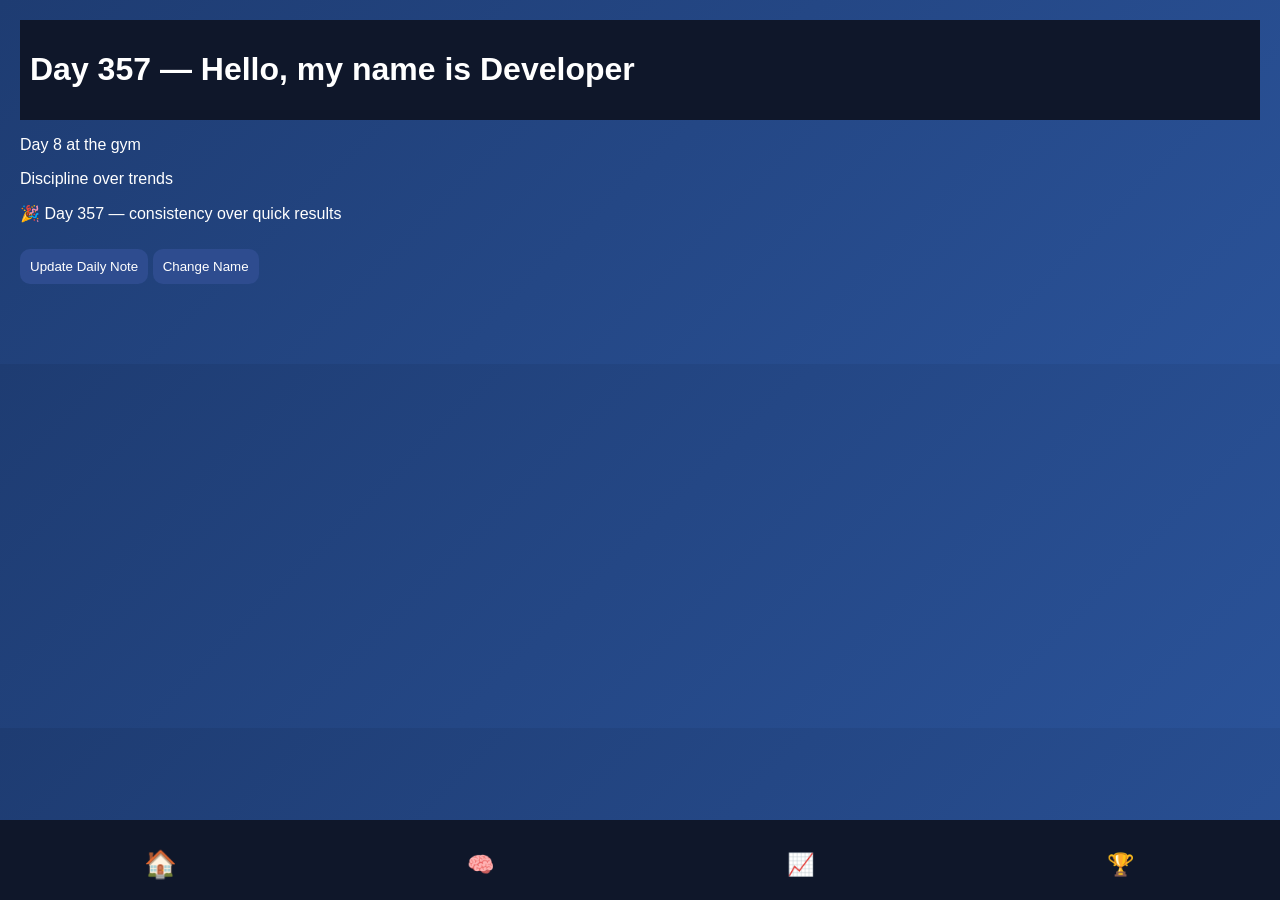
==== index.html @ 2e386f7a "Add files via upload" ====
<!DOCTYPE html>
<html>
<head>
<meta charset="UTF-8">
<link rel="manifest" href="manifest.json">
<meta name="theme-color" content="#2a5298">
  <title>Edeh Dev Tracker</title>
  <meta name="viewport" content="width=device-width, initial-scale=1.0">

  <style>
    body {
      margin: 0;
      font-family: 'Segoe UI', sans-serif;
      background: linear-gradient(135deg, #1e3c72, #2a5298);
      color: white;
    }

    .container {
      padding: 20px;
      padding-bottom: 80px;
    }

    header {
      background: #0f172a;
      padding: 10px;
    }

    button {
      margin-top: 10px;
      padding: 10px;
      border: none;
      border-radius: 10px;
      background: #2e4c8f;
      color: white;
    }

    /* SECTIONS FIXED */
    #home-section,
    #lessons-section,
    #progress-section,
    #achievements-section {
      display: none;
    }

    .active {
      display: block !important;
    }

    /* NAV */
    .bottom-nav {
      position: fixed;
      bottom: 0;
      width: 100%;
      background: #0f172a;
      display: flex;
      justify-content: space-around;
      padding: 12px 0;
    }

    .bottom-nav button {
      background: none;
      border: none;
      font-size: 22px;
      color: white;
    }

    .progress-container {
      background: rgba(255,255,255,0.2);
      height: 10px;
      border-radius: 10px;
    }

    .progress-bar {
      height: 10px;
      width: 0%;
      background: cyan;
      border-radius: 10px;
    }
    
    .bottom-nav button.active-nav {
  color: #4facfe;
  transform: scale(1.2);
}


  </style>
</head>

<body>

<div class="container">

  <!-- HOME -->
  <div id="home-section" class="active">
    <header>
      <h1 id="dayTitle"></h1>
      <p id="greeting"></p>
    </header>

    <p id="time"></p>
    <p id="gymNote"></p>
    <p id="discipline"></p>
    <p id="consistency"></p>

    <button onclick="updateNote()">Update Daily Note</button>
    
   <button onclick="editName()">Change Name</button>
  </div>

  <!-- LESSONS -->
  <div id="lessons-section">
    <h3>🧠 Lessons</h3>
    <ul id="movie-lesson"></ul>
    <button onclick="updateLesson()">Add Lesson</button>
    <button onclick="clearLessons()">Clear Lessons</button>
  </div>

  <!-- PROGRESS -->
  <div id="progress-section">
    <p id="dev-level"></p>

    <div class="progress-container">
      <div class="progress-bar" id="progress-bar"></div>
      <div class="progress-bar" id="progress-bar">
  <span id="progress-text"></span>
</div>
    </div>

    <p id="streak"></p>

    <button onclick="increaseGymDay()">+ Gym Day</button>
    <button onclick="resetGymDay()">Reset Gym</button>
  </div>

  <!-- ACHIEVEMENTS -->
  <div id="achievements-section">
    <h2>🏆 Achievements</h2>
    <ul id="achievements-list"></ul>
  </div>

</div>


<!-- NAV (ONLY ONE) -->
<div class="bottom-nav">
  <button onclick="showSection('home-section')">🏠</button>
  <button onclick="showSection('lessons-section')">🧠</button>
  <button onclick="showSection('progress-section')">📈</button>
  <button onclick="showSection('achievements-section')">🏆</button>
</div>

<script>
let name = localStorage.getItem("name") || "Developer";

let gymDay = parseInt(localStorage.getItem("gymDay")) || 8;
let streak = parseInt(localStorage.getItem("streak")) || 0;

// NAVIGATION (GLOBAL FIX)
window.showSection = function(sectionId) {
  const sections = [
    "home-section",
    "lessons-section",
    "progress-section",
    "achievements-section"
  ];

  sections.forEach(id => {
    document.getElementById(id).classList.remove("active");
  });

  document.getElementById(sectionId).classList.add("active");

  // 🔥 NAV HIGHLIGHT
  const buttons = document.querySelectorAll(".bottom-nav button");
  buttons.forEach(btn => btn.classList.remove("active-nav"));

  const map = {
    "home-section": 0,
    "lessons-section": 1,
    "progress-section": 2,
    "achievements-section": 3
  };

  buttons[map[sectionId]].classList.add("active-nav");
};

// DAY COUNT
function getDayCount() {
  let startDate = new Date("2025-12-14");
  let today = new Date();
  let diff = today - startDate;
  return Math.floor(diff / (1000 * 60 * 60 * 24)) + 1;
}

// MAIN UPDATE
function updateMain() {
  let day = getDayCount();

  document.getElementById("dayTitle").innerText =
    "Day " + day + " — Hello, my name is " + name;

  document.getElementById("gymNote").innerText =
    "Day " + gymDay + " at the gym";

  document.getElementById("discipline").innerText =
    localStorage.getItem("disciplineText") || "Discipline over trends";

  document.getElementById("consistency").innerText =
    "🎉 Day " + day + " — consistency over quick results";

  document.getElementById("streak").innerText =
    "🔥 Streak: " + streak;

  document.getElementById("progress-bar").style.width =
    (day % 100) + "%";
    
    let progressText = document.getElementById("progress-text");
if (progressText) {
  progressText.innerText = (day % 100) + "%";
}

  updateAchievements(day);
}

// LESSONS
function updateLesson() {
  let lesson = prompt("Enter lesson:");
  if (!lesson) return;

  let lessons = JSON.parse(localStorage.getItem("movieLessons")) || [];
  lessons.push(lesson);

  localStorage.setItem("movieLessons", JSON.stringify(lessons));
  showLessons();
}

function showLessons() {
  let lessons = JSON.parse(localStorage.getItem("movieLessons")) || [];
  let box = document.getElementById("movie-lesson");

  box.innerHTML = "";

  lessons.forEach((lesson, i) => {
    let li = document.createElement("li");
    li.textContent = lesson;

    li.onclick = () => {
      lessons.splice(i, 1);
      localStorage.setItem("movieLessons", JSON.stringify(lessons));
      showLessons();
    };

    box.appendChild(li);
  });
}

function clearLessons() {
  localStorage.removeItem("movieLessons");
  showLessons();
}

// NOTE
function updateNote() {
  let text = prompt("Enter new discipline:");
  if (text) {
    localStorage.setItem("disciplineText", text);
    document.getElementById("discipline").innerText = text;
  }
}

// GYM
function increaseGymDay() {
  gymDay++;
  streak++;

  localStorage.setItem("gymDay", gymDay);
  localStorage.setItem("streak", streak);

  updateMain();
}

function resetGymDay() {
  gymDay = 8;
  streak = 0;

  localStorage.setItem("gymDay", gymDay);
  localStorage.setItem("streak", streak);

  updateMain();
}

function editName() {
  let newName = prompt("Enter your name:");
  if (newName) {
    localStorage.setItem("name", newName);
    name = newName;
    updateMain();
    updateGreeting();
  }
}

// ACHIEVEMENTS
function updateAchievements(day) {
  let box = document.getElementById("achievements-list");

  let text = "";
  if (day >= 10) text += "<li>🥉 10 days</li>";
  if (day >= 30) text += "<li>🥈 30 days</li>";
  if (day >= 60) text += "<li>🥇 60 days</li>";

  if (!text) text = "<li>Keep going 💪</li>";

  box.innerHTML = text;
}

// START
window.onload = function () {
  updateMain();
  showLessons();
  showSection("home-section");
};

</script>

</body>
</html>
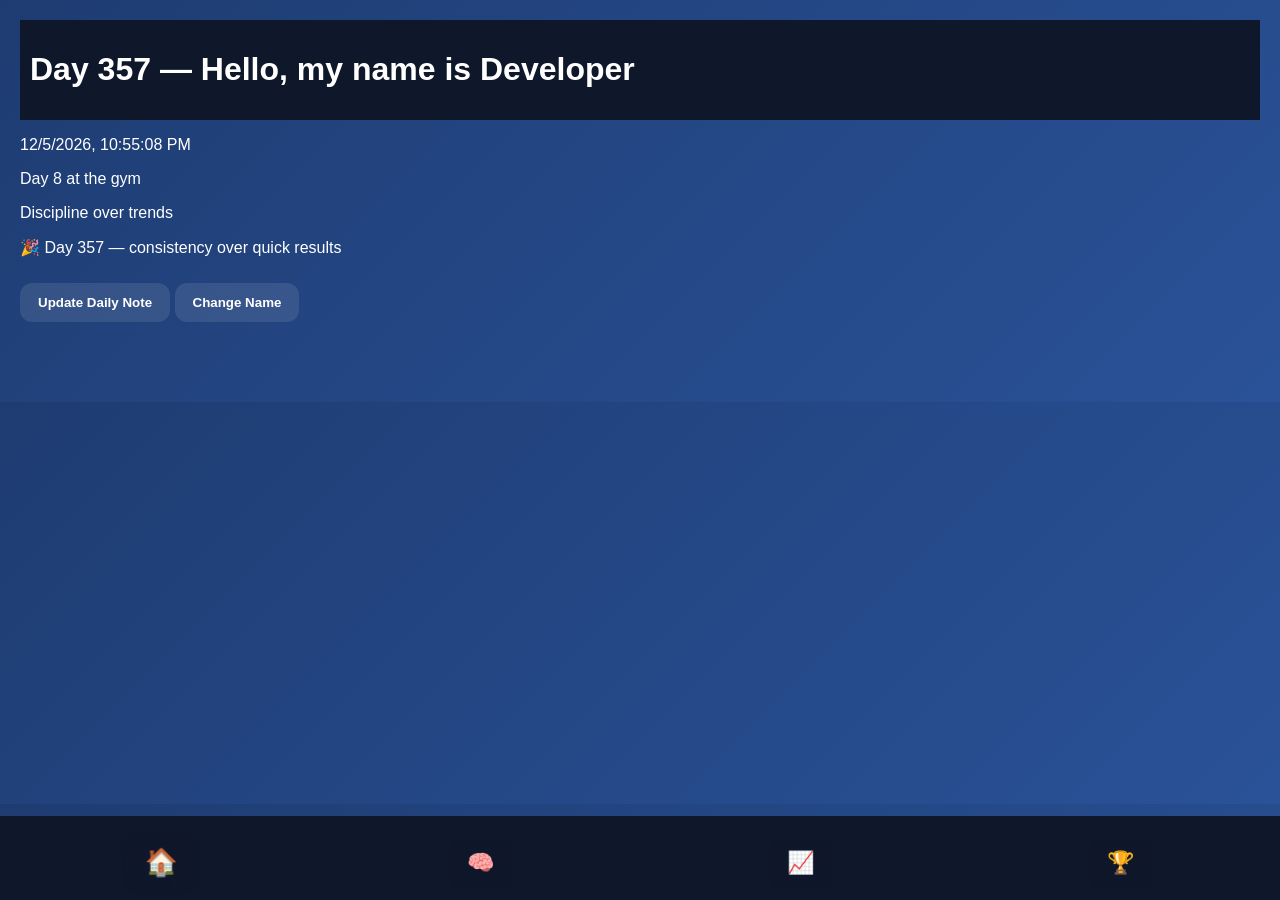
==== commit 5e7052dd: "Add files via upload" ====
--- a/index.html
+++ b/index.html
@@ -63,6 +63,22 @@
       font-size: 22px;
       color: white;
     }
+    
+    button {
+  background: rgba(255, 255, 255, 0.1);
+  border: none;
+  padding: 12px 18px;
+  border-radius: 12px;
+  color: white;
+  font-weight: 600;
+  backdrop-filter: blur(10px);
+  transition: 0.3s;
+}
+
+button:hover {
+  transform: scale(1.05);
+  background: rgba(255, 255, 255, 0.2);
+}content://com.android.externalstorage.documents/tree/primary%3Aindex.html%2Findex.html::primary:index.html/index.html/TechJourney/index.html
 
     .progress-container {
       background: rgba(255,255,255,0.2);
@@ -139,6 +155,22 @@
   </div>
 
 </div>
+
+<script>
+function updateTime() {
+  const now = new Date();
+
+  const formatted = now.toLocaleString();
+
+  document.getElementById("time").innerText = formatted;
+}
+
+// update immediately
+updateTime();
+
+// update every second
+setInterval(updateTime, 1000);
+</script>
 
 
 <!-- NAV (ONLY ONE) -->
@@ -323,5 +355,4 @@
 </script>
 
 </body>
-</html>
-
+</html>
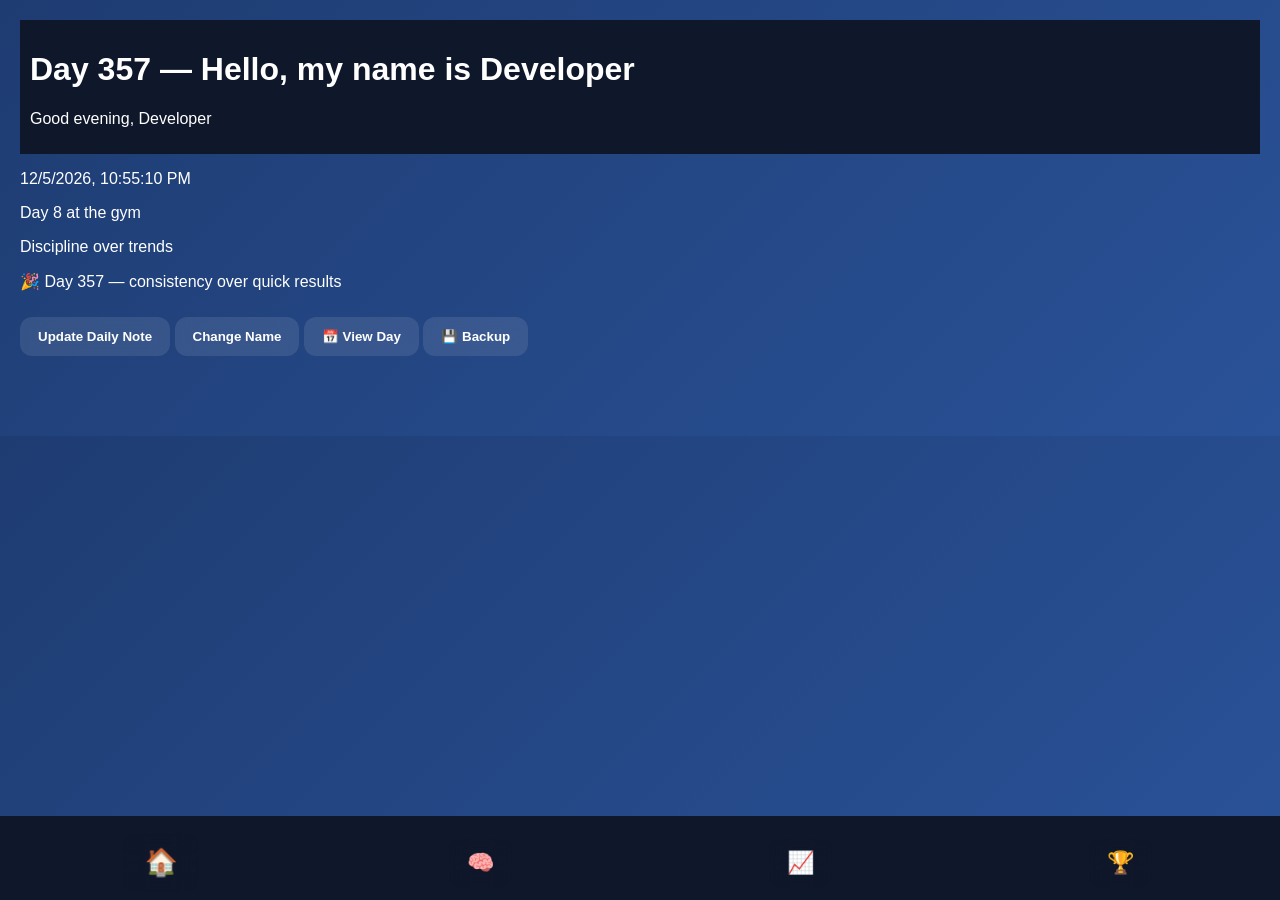
==== commit 74ac77e4: "Add files via upload Version 1 - DevTracker (Day 101 build)" ====
--- a/index.html
+++ b/index.html
@@ -118,9 +118,14 @@
     <p id="discipline"></p>
     <p id="consistency"></p>
 
-    <button onclick="updateNote()">Update Daily Note</button>
+    <button onclick="saveDailyNote()">Update Daily Note</button>
     
    <button onclick="editName()">Change Name</button>
+   
+   <button onclick="viewDay()">📅 View Day</button>
+   
+   <button onclick="exportData()">💾 Backup</button>
+   
   </div>
 
   <!-- LESSONS -->
@@ -157,37 +162,39 @@
 </div>
 
 <script>
+// ================= TIME =================
 function updateTime() {
   const now = new Date();
-
   const formatted = now.toLocaleString();
-
   document.getElementById("time").innerText = formatted;
 }
-
-// update immediately
 updateTime();
-
-// update every second
 setInterval(updateTime, 1000);
-</script>
-
-
-<!-- NAV (ONLY ONE) -->
-<div class="bottom-nav">
-  <button onclick="showSection('home-section')">🏠</button>
-  <button onclick="showSection('lessons-section')">🧠</button>
-  <button onclick="showSection('progress-section')">📈</button>
-  <button onclick="showSection('achievements-section')">🏆</button>
-</div>
-
-<script>
+
+
+// ================= STORAGE =================
 let name = localStorage.getItem("name") || "Developer";
-
 let gymDay = parseInt(localStorage.getItem("gymDay")) || 8;
 let streak = parseInt(localStorage.getItem("streak")) || 0;
 
-// NAVIGATION (GLOBAL FIX)
+
+// ================= GREETING =================
+function updateGreeting() {
+  const hour = new Date().getHours();
+  let greeting = "Hello";
+
+  if (hour < 12) greeting = "Good morning";
+  else if (hour < 18) greeting = "Good afternoon";
+  else greeting = "Good evening";
+
+  let greetEl = document.getElementById("greeting");
+  if (greetEl) {
+    greetEl.innerText = greeting + ", " + name;
+  }
+}
+
+
+// ================= NAVIGATION =================
 window.showSection = function(sectionId) {
   const sections = [
     "home-section",
@@ -202,7 +209,6 @@
 
   document.getElementById(sectionId).classList.add("active");
 
-  // 🔥 NAV HIGHLIGHT
   const buttons = document.querySelectorAll(".bottom-nav button");
   buttons.forEach(btn => btn.classList.remove("active-nav"));
 
@@ -216,7 +222,8 @@
   buttons[map[sectionId]].classList.add("active-nav");
 };
 
-// DAY COUNT
+
+// ================= DAY COUNT =================
 function getDayCount() {
   let startDate = new Date("2025-12-14");
   let today = new Date();
@@ -224,7 +231,22 @@
   return Math.floor(diff / (1000 * 60 * 60 * 24)) + 1;
 }
 
-// MAIN UPDATE
+function saveDailyNote() {
+  let day = getDayCount();
+  let text = prompt("Write today's note:");
+
+  if (!text) return;
+
+  let notes = JSON.parse(localStorage.getItem("dailyNotes")) || {};
+  notes[day] = text;
+
+  localStorage.setItem("dailyNotes", JSON.stringify(notes));
+
+  updateMain();
+}
+
+
+// ================= MAIN =================
 function updateMain() {
   let day = getDayCount();
 
@@ -234,8 +256,10 @@
   document.getElementById("gymNote").innerText =
     "Day " + gymDay + " at the gym";
 
-  document.getElementById("discipline").innerText =
-    localStorage.getItem("disciplineText") || "Discipline over trends";
+  let notes = JSON.parse(localStorage.getItem("dailyNotes")) || {};
+let todayNote = notes[day] || "Discipline over trends";
+
+document.getElementById("discipline").innerText = todayNote;
 
   document.getElementById("consistency").innerText =
     "🎉 Day " + day + " — consistency over quick results";
@@ -243,18 +267,33 @@
   document.getElementById("streak").innerText =
     "🔥 Streak: " + streak;
 
+  let percent = day % 100;
+
   document.getElementById("progress-bar").style.width =
-    (day % 100) + "%";
-    
-    let progressText = document.getElementById("progress-text");
-if (progressText) {
-  progressText.innerText = (day % 100) + "%";
-}
+    percent + "%";
+
+  let progressText = document.getElementById("progress-text");
+  if (progressText) {
+    progressText.innerText = percent + "%";
+  }
 
   updateAchievements(day);
-}
-
-// LESSONS
+  updateGreeting();
+}
+
+function exportData() {
+  let data = localStorage;
+  let blob = new Blob([JSON.stringify(data)], {type: "application/json"});
+  let url = URL.createObjectURL(blob);
+
+  let a = document.createElement("a");
+  a.href = url;
+  a.download = "devtracker-backup.json";
+  a.click();
+}
+
+
+// ================= LESSONS =================
 function updateLesson() {
   let lesson = prompt("Enter lesson:");
   if (!lesson) return;
@@ -269,6 +308,8 @@
 function showLessons() {
   let lessons = JSON.parse(localStorage.getItem("movieLessons")) || [];
   let box = document.getElementById("movie-lesson");
+
+  if (!box) return;
 
   box.innerHTML = "";
 
@@ -287,11 +328,12 @@
 }
 
 function clearLessons() {
-  localStorage.removeItem("movieLessons");
+  localStorage.setItem("movieLessons", JSON.stringify([]));
   showLessons();
 }
 
-// NOTE
+
+// ================= DISCIPLINE =================
 function updateNote() {
   let text = prompt("Enter new discipline:");
   if (text) {
@@ -300,7 +342,8 @@
   }
 }
 
-// GYM
+
+// ================= GYM =================
 function increaseGymDay() {
   gymDay++;
   streak++;
@@ -321,38 +364,66 @@
   updateMain();
 }
 
+
+// ================= NAME =================
 function editName() {
   let newName = prompt("Enter your name:");
   if (newName) {
     localStorage.setItem("name", newName);
     name = newName;
     updateMain();
-    updateGreeting();
   }
 }
 
-// ACHIEVEMENTS
+function viewDay() {
+  let day = prompt("Enter day number:");
+  if (!day) return;
+
+  let notes = JSON.parse(localStorage.getItem("dailyNotes")) || {};
+  let note = notes[day] || "No record for that day.";
+
+  alert("Day " + day + ":\n\n" + note);
+}
+
+
+// ================= ACHIEVEMENTS =================
 function updateAchievements(day) {
   let box = document.getElementById("achievements-list");
 
+  if (!box) return;
+
   let text = "";
+
   if (day >= 10) text += "<li>🥉 10 days</li>";
   if (day >= 30) text += "<li>🥈 30 days</li>";
   if (day >= 60) text += "<li>🥇 60 days</li>";
+  if (day >= 100) text += "<li>🏆 100 days</li>";
 
   if (!text) text = "<li>Keep going 💪</li>";
 
   box.innerHTML = text;
 }
 
-// START
+
+// ================= START =================
 window.onload = function () {
   updateMain();
   showLessons();
   showSection("home-section");
+
+  let savedText = localStorage.getItem("disciplineText");
+  if (savedText) {
+    document.getElementById("discipline").innerText = savedText;
+  }
 };
-
 </script>
+
+<div class="bottom-nav">
+  <button onclick="showSection('home-section')">🏠</button>
+  <button onclick="showSection('lessons-section')">🧠</button>
+  <button onclick="showSection('progress-section')">📈</button>
+  <button onclick="showSection('achievements-section')">🏆</button>
+</div>
 
 </body>
 </html>
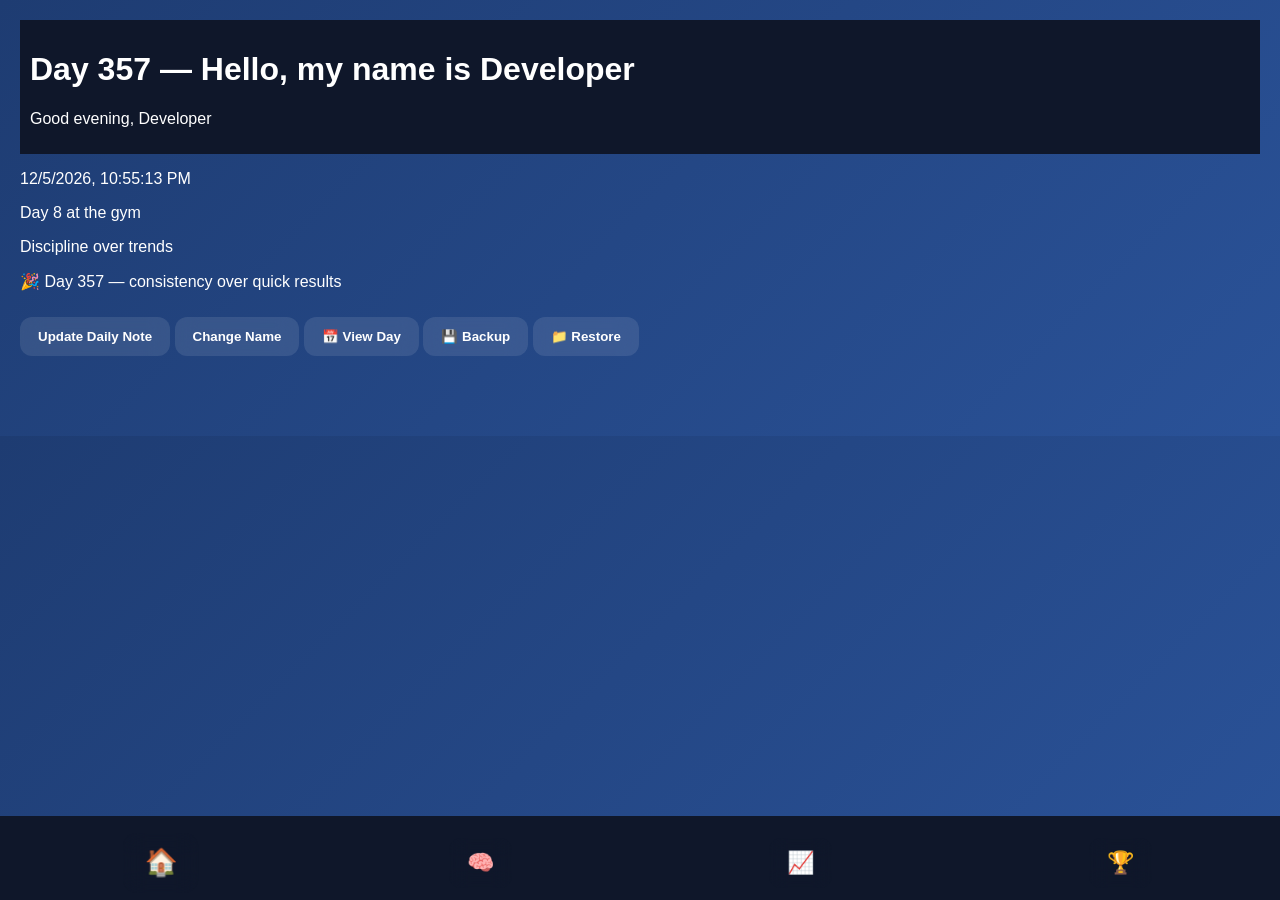
==== commit 61b0d888: "Add files via upload" ====
--- a/index.html
+++ b/index.html
@@ -124,7 +124,10 @@
    
    <button onclick="viewDay()">📅 View Day</button>
    
-   <button onclick="exportData()">💾 Backup</button>
+   
+   <button onclick="backupData()">💾 Backup</button>
+   
+   <button onclick="restoreData()">📁 Restore</button>
    
   </div>
 
@@ -222,6 +225,52 @@
   buttons[map[sectionId]].classList.add("active-nav");
 };
 
+navigator.serviceWorker.getRegistrations().then(regs => {
+  for (let reg of regs) {
+    reg.unregister();
+  }
+});
+
+
+function backupData() {
+  const data = {
+    name,
+    gymDay,
+    streak,
+    lessons: JSON.parse(localStorage.getItem("movieLessons")) || [],
+    note: localStorage.getItem("disciplineText")
+  };
+
+  const json = JSON.stringify(data, null, 2);
+
+  navigator.clipboard.writeText(json)
+    .then(() => alert("Backup copied to clipboard ✅"))
+    .catch(() => alert("Copy failed ❌"));
+}
+
+
+function restoreData() {
+  let input = prompt("Paste your backup JSON:");
+
+  if (!input) return;
+
+  try {
+    let data = JSON.parse(input);
+
+    localStorage.setItem("name", data.name || "Developer");
+    localStorage.setItem("gymDay", data.gymDay || 0);
+    localStorage.setItem("streak", data.streak || 0);
+    localStorage.setItem("movieLessons", JSON.stringify(data.lessons || []));
+    localStorage.setItem("disciplineText", data.note || "");
+
+    alert("Data restored successfully ✅");
+
+    location.reload();
+
+  } catch (e) {
+    alert("Invalid backup ❌");
+  }
+}
 
 // ================= DAY COUNT =================
 function getDayCount() {
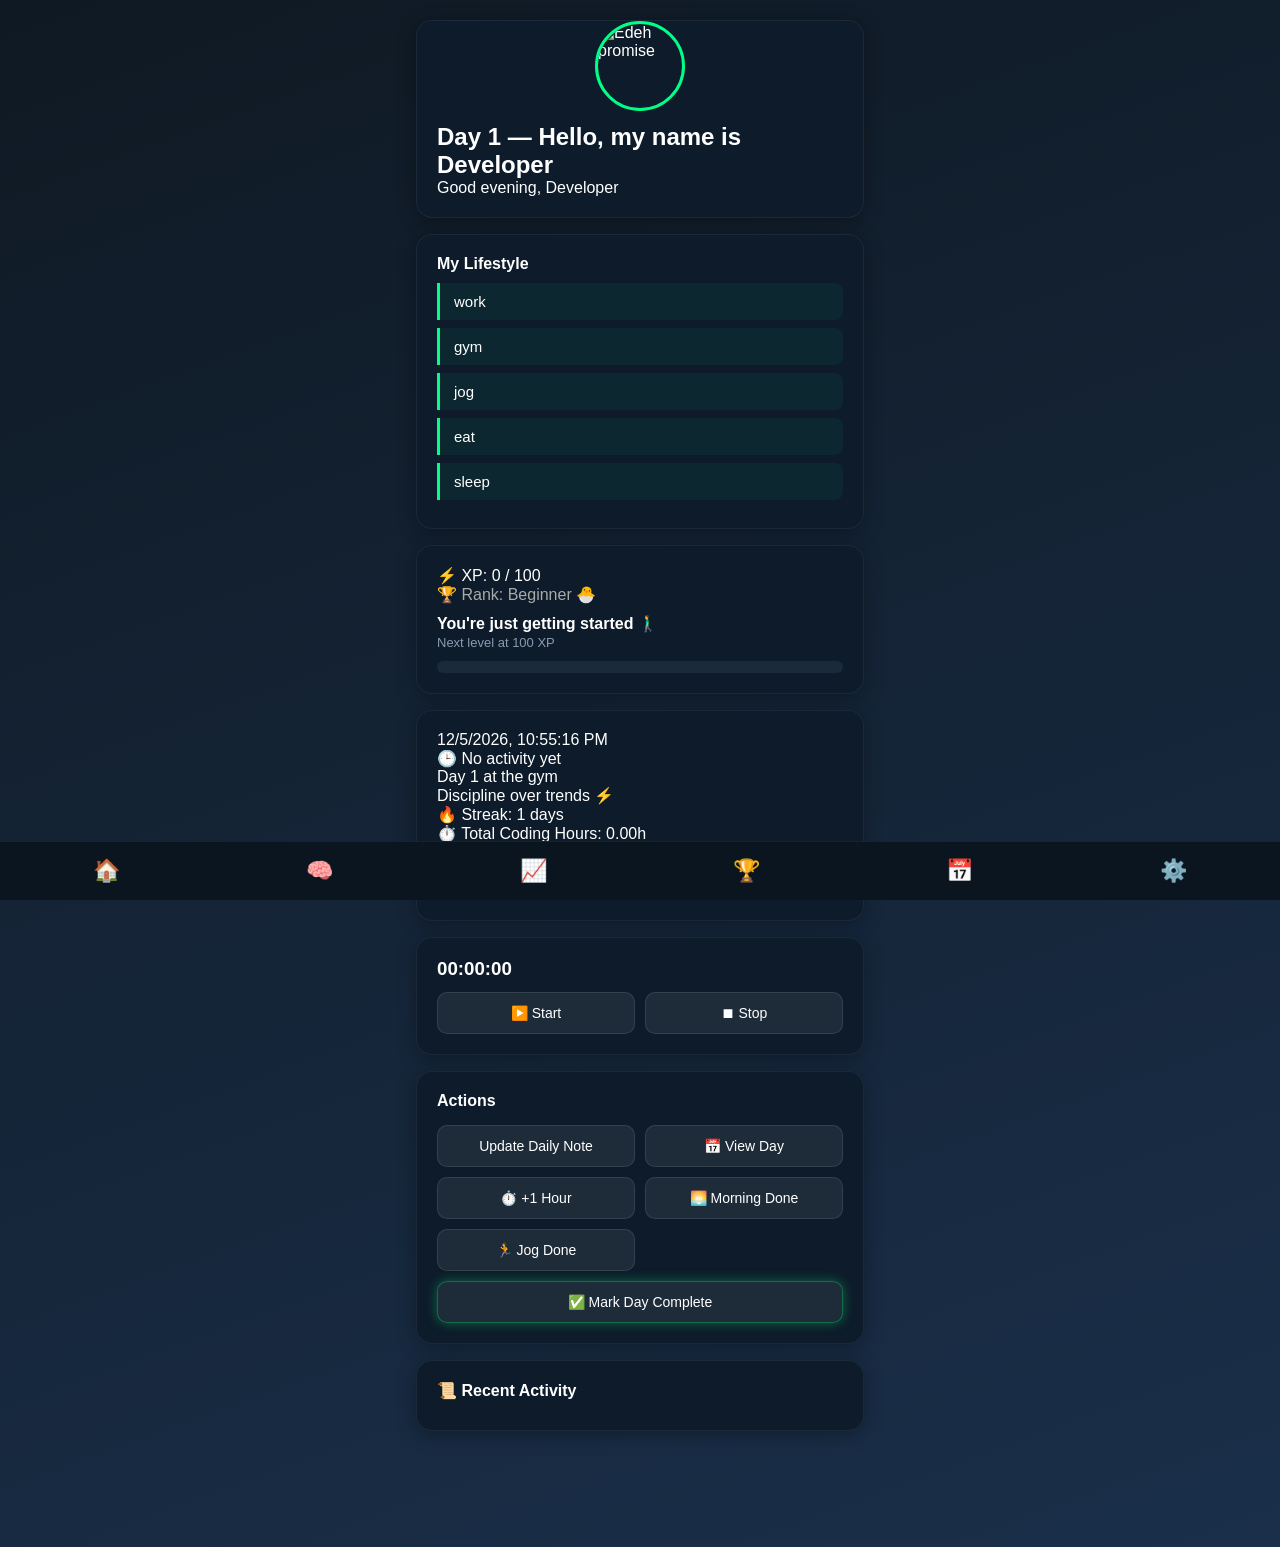
==== commit 8c72b647: "Add files via upload" ====
--- a/index.html
+++ b/index.html
@@ -1,478 +1,245 @@
 <!DOCTYPE html>
-<html>
+<html lang="en">
 <head>
-<meta charset="UTF-8">
-<link rel="manifest" href="manifest.json">
-<meta name="theme-color" content="#2a5298">
+  <meta charset="UTF-8"/>
+  <meta name="viewport" content="width=device-width, initial-scale=1.0">
   <title>Edeh Dev Tracker</title>
-  <meta name="viewport" content="width=device-width, initial-scale=1.0">
-
-  <style>
-    body {
-      margin: 0;
-      font-family: 'Segoe UI', sans-serif;
-      background: linear-gradient(135deg, #1e3c72, #2a5298);
-      color: white;
-    }
-
-    .container {
-      padding: 20px;
-      padding-bottom: 80px;
-    }
-
-    header {
-      background: #0f172a;
-      padding: 10px;
-    }
-
-    button {
-      margin-top: 10px;
-      padding: 10px;
-      border: none;
-      border-radius: 10px;
-      background: #2e4c8f;
-      color: white;
-    }
-
-    /* SECTIONS FIXED */
-    #home-section,
-    #lessons-section,
-    #progress-section,
-    #achievements-section {
-      display: none;
-    }
-
-    .active {
-      display: block !important;
-    }
-
-    /* NAV */
-    .bottom-nav {
-      position: fixed;
-      bottom: 0;
-      width: 100%;
-      background: #0f172a;
-      display: flex;
-      justify-content: space-around;
-      padding: 12px 0;
-    }
-
-    .bottom-nav button {
-      background: none;
-      border: none;
-      font-size: 22px;
-      color: white;
-    }
-    
-    button {
-  background: rgba(255, 255, 255, 0.1);
-  border: none;
-  padding: 12px 18px;
-  border-radius: 12px;
-  color: white;
-  font-weight: 600;
-  backdrop-filter: blur(10px);
-  transition: 0.3s;
-}
-
-button:hover {
-  transform: scale(1.05);
-  background: rgba(255, 255, 255, 0.2);
-}content://com.android.externalstorage.documents/tree/primary%3Aindex.html%2Findex.html::primary:index.html/index.html/TechJourney/index.html
-
-    .progress-container {
-      background: rgba(255,255,255,0.2);
-      height: 10px;
-      border-radius: 10px;
-    }
-
-    .progress-bar {
-      height: 10px;
-      width: 0%;
-      background: cyan;
-      border-radius: 10px;
-    }
-    
-    .bottom-nav button.active-nav {
-  color: #4facfe;
-  transform: scale(1.2);
-}
-
-
-  </style>
+  <link rel="stylesheet" href="style.css">
+  <script src="https://cdn.jsdelivr.net/npm/chart.js"></script>
 </head>
 
 <body>
 
 <div class="container">
 
-  <!-- HOME -->
-  <div id="home-section" class="active">
-    <header>
-      <h1 id="dayTitle"></h1>
+  <!-- ========================
+       HOME SECTION
+  ========================= -->
+  <div id="home-section" class="section active">
+
+
+    <div class="card">
+      <img 
+        src="https://i.imgur.com/nyo0C7C.jpeg"
+        width="90" 
+        height="90" 
+        class="profile-img"
+        style="border-radius:50%;"
+        alt="Edeh promise">
+      <h2 id="dayTitle"></h2>
       <p id="greeting"></p>
-    </header>
-
-    <p id="time"></p>
-    <p id="gymNote"></p>
-    <p id="discipline"></p>
-    <p id="consistency"></p>
-
-    <button onclick="saveDailyNote()">Update Daily Note</button>
-    
-   <button onclick="editName()">Change Name</button>
-   
-   <button onclick="viewDay()">📅 View Day</button>
-   
-   
-   <button onclick="backupData()">💾 Backup</button>
-   
-   <button onclick="restoreData()">📁 Restore</button>
-   
-  </div>
-
-  <!-- LESSONS -->
-  <div id="lessons-section">
-    <h3>🧠 Lessons</h3>
-    <ul id="movie-lesson"></ul>
-    <button onclick="updateLesson()">Add Lesson</button>
-    <button onclick="clearLessons()">Clear Lessons</button>
-  </div>
-
-  <!-- PROGRESS -->
-  <div id="progress-section">
-    <p id="dev-level"></p>
-
-    <div class="progress-container">
-      <div class="progress-bar" id="progress-bar"></div>
-      <div class="progress-bar" id="progress-bar">
-  <span id="progress-text"></span>
-</div>
-    </div>
-
-    <p id="streak"></p>
-
-    <button onclick="increaseGymDay()">+ Gym Day</button>
-    <button onclick="resetGymDay()">Reset Gym</button>
-  </div>
-
-  <!-- ACHIEVEMENTS -->
-  <div id="achievements-section">
-    <h2>🏆 Achievements</h2>
-    <ul id="achievements-list"></ul>
-  </div>
-
-</div>
-
-<script>
-// ================= TIME =================
-function updateTime() {
-  const now = new Date();
-  const formatted = now.toLocaleString();
-  document.getElementById("time").innerText = formatted;
-}
-updateTime();
-setInterval(updateTime, 1000);
-
-
-// ================= STORAGE =================
-let name = localStorage.getItem("name") || "Developer";
-let gymDay = parseInt(localStorage.getItem("gymDay")) || 8;
-let streak = parseInt(localStorage.getItem("streak")) || 0;
-
-
-// ================= GREETING =================
-function updateGreeting() {
-  const hour = new Date().getHours();
-  let greeting = "Hello";
-
-  if (hour < 12) greeting = "Good morning";
-  else if (hour < 18) greeting = "Good afternoon";
-  else greeting = "Good evening";
-
-  let greetEl = document.getElementById("greeting");
-  if (greetEl) {
-    greetEl.innerText = greeting + ", " + name;
-  }
-}
-
-
-// ================= NAVIGATION =================
-window.showSection = function(sectionId) {
-  const sections = [
-    "home-section",
-    "lessons-section",
-    "progress-section",
-    "achievements-section"
-  ];
-
-  sections.forEach(id => {
-    document.getElementById(id).classList.remove("active");
-  });
-
-  document.getElementById(sectionId).classList.add("active");
-
-  const buttons = document.querySelectorAll(".bottom-nav button");
-  buttons.forEach(btn => btn.classList.remove("active-nav"));
-
-  const map = {
-    "home-section": 0,
-    "lessons-section": 1,
-    "progress-section": 2,
-    "achievements-section": 3
-  };
-
-  buttons[map[sectionId]].classList.add("active-nav");
-};
-
-navigator.serviceWorker.getRegistrations().then(regs => {
-  for (let reg of regs) {
-    reg.unregister();
-  }
-});
-
-
-function backupData() {
-  const data = {
-    name,
-    gymDay,
-    streak,
-    lessons: JSON.parse(localStorage.getItem("movieLessons")) || [],
-    note: localStorage.getItem("disciplineText")
-  };
-
-  const json = JSON.stringify(data, null, 2);
-
-  navigator.clipboard.writeText(json)
-    .then(() => alert("Backup copied to clipboard ✅"))
-    .catch(() => alert("Copy failed ❌"));
-}
-
-
-function restoreData() {
-  let input = prompt("Paste your backup JSON:");
-
-  if (!input) return;
-
-  try {
-    let data = JSON.parse(input);
-
-    localStorage.setItem("name", data.name || "Developer");
-    localStorage.setItem("gymDay", data.gymDay || 0);
-    localStorage.setItem("streak", data.streak || 0);
-    localStorage.setItem("movieLessons", JSON.stringify(data.lessons || []));
-    localStorage.setItem("disciplineText", data.note || "");
-
-    alert("Data restored successfully ✅");
-
-    location.reload();
-
-  } catch (e) {
-    alert("Invalid backup ❌");
-  }
-}
-
-// ================= DAY COUNT =================
-function getDayCount() {
-  let startDate = new Date("2025-12-14");
-  let today = new Date();
-  let diff = today - startDate;
-  return Math.floor(diff / (1000 * 60 * 60 * 24)) + 1;
-}
-
-function saveDailyNote() {
-  let day = getDayCount();
-  let text = prompt("Write today's note:");
-
-  if (!text) return;
-
-  let notes = JSON.parse(localStorage.getItem("dailyNotes")) || {};
-  notes[day] = text;
-
-  localStorage.setItem("dailyNotes", JSON.stringify(notes));
-
-  updateMain();
-}
-
-
-// ================= MAIN =================
-function updateMain() {
-  let day = getDayCount();
-
-  document.getElementById("dayTitle").innerText =
-    "Day " + day + " — Hello, my name is " + name;
-
-  document.getElementById("gymNote").innerText =
-    "Day " + gymDay + " at the gym";
-
-  let notes = JSON.parse(localStorage.getItem("dailyNotes")) || {};
-let todayNote = notes[day] || "Discipline over trends";
-
-document.getElementById("discipline").innerText = todayNote;
-
-  document.getElementById("consistency").innerText =
-    "🎉 Day " + day + " — consistency over quick results";
-
-  document.getElementById("streak").innerText =
-    "🔥 Streak: " + streak;
-
-  let percent = day % 100;
-
-  document.getElementById("progress-bar").style.width =
-    percent + "%";
-
-  let progressText = document.getElementById("progress-text");
-  if (progressText) {
-    progressText.innerText = percent + "%";
-  }
-
-  updateAchievements(day);
-  updateGreeting();
-}
-
-function exportData() {
-  let data = localStorage;
-  let blob = new Blob([JSON.stringify(data)], {type: "application/json"});
-  let url = URL.createObjectURL(blob);
-
-  let a = document.createElement("a");
-  a.href = url;
-  a.download = "devtracker-backup.json";
-  a.click();
-}
-
-
-// ================= LESSONS =================
-function updateLesson() {
-  let lesson = prompt("Enter lesson:");
-  if (!lesson) return;
-
-  let lessons = JSON.parse(localStorage.getItem("movieLessons")) || [];
-  lessons.push(lesson);
-
-  localStorage.setItem("movieLessons", JSON.stringify(lessons));
-  showLessons();
-}
-
-function showLessons() {
-  let lessons = JSON.parse(localStorage.getItem("movieLessons")) || [];
-  let box = document.getElementById("movie-lesson");
-
-  if (!box) return;
-
-  box.innerHTML = "";
-
-  lessons.forEach((lesson, i) => {
-    let li = document.createElement("li");
-    li.textContent = lesson;
-
-    li.onclick = () => {
-      lessons.splice(i, 1);
-      localStorage.setItem("movieLessons", JSON.stringify(lessons));
-      showLessons();
-    };
-
-    box.appendChild(li);
-  });
-}
-
-function clearLessons() {
-  localStorage.setItem("movieLessons", JSON.stringify([]));
-  showLessons();
-}
-
-
-// ================= DISCIPLINE =================
-function updateNote() {
-  let text = prompt("Enter new discipline:");
-  if (text) {
-    localStorage.setItem("disciplineText", text);
-    document.getElementById("discipline").innerText = text;
-  }
-}
-
-
-// ================= GYM =================
-function increaseGymDay() {
-  gymDay++;
-  streak++;
-
-  localStorage.setItem("gymDay", gymDay);
-  localStorage.setItem("streak", streak);
-
-  updateMain();
-}
-
-function resetGymDay() {
-  gymDay = 8;
-  streak = 0;
-
-  localStorage.setItem("gymDay", gymDay);
-  localStorage.setItem("streak", streak);
-
-  updateMain();
-}
-
-
-// ================= NAME =================
-function editName() {
-  let newName = prompt("Enter your name:");
-  if (newName) {
-    localStorage.setItem("name", newName);
-    name = newName;
-    updateMain();
-  }
-}
-
-function viewDay() {
-  let day = prompt("Enter day number:");
-  if (!day) return;
-
-  let notes = JSON.parse(localStorage.getItem("dailyNotes")) || {};
-  let note = notes[day] || "No record for that day.";
-
-  alert("Day " + day + ":\n\n" + note);
-}
-
-
-// ================= ACHIEVEMENTS =================
-function updateAchievements(day) {
-  let box = document.getElementById("achievements-list");
-
-  if (!box) return;
-
-  let text = "";
-
-  if (day >= 10) text += "<li>🥉 10 days</li>";
-  if (day >= 30) text += "<li>🥈 30 days</li>";
-  if (day >= 60) text += "<li>🥇 60 days</li>";
-  if (day >= 100) text += "<li>🏆 100 days</li>";
-
-  if (!text) text = "<li>Keep going 💪</li>";
-
-  box.innerHTML = text;
-}
-
-
-// ================= START =================
-window.onload = function () {
-  updateMain();
-  showLessons();
-  showSection("home-section");
-
-  let savedText = localStorage.getItem("disciplineText");
-  if (savedText) {
-    document.getElementById("discipline").innerText = savedText;
-  }
-};
-</script>
-
+    </div>
+
+
+    <div class="card">
+      <strong>My Lifestyle</strong>
+      <ul class="lifestyle-list">
+        <li>work</li>
+        <li>gym</li>
+        <li>jog</li>
+        <li>eat</li>
+        <li>sleep</li>
+      </ul>
+    </div>
+
+    <!-- XP / Level Card
+         FIX: XP content was inside a <button> — invalid HTML
+         Moved everything into its own card -->
+    <div class="card level-card">
+      <p id="xpText">⚡ XP: 0 / 100</p>
+      <p id="levelTitle"></p>
+      <p id="xpGain"></p>
+      <p id="xpMessage"></p>
+      <small class="text-muted">Next level at 100 XP</small>
+      <div class="xp-container">
+        <div id="xpBar"></div>
+      </div>
+    </div>
+
+<!-- Info Card -->
+<div class="card">
+  <p id="time"></p>
+  <p id="lastActive"></p>
+  <p id="gymNote"></p>
+  <p id="discipline"></p>
+  <p id="consistency"></p>
+  <p id="codingHoursDisplay"></p>
+  <p id="dayStatus"></p>
+  <p id="progressText"></p>
+  <p id="levelText"></p>
+</div>
+
+    <!-- Timer Card -->
+    <div class="card">
+      <h3 id="sessionTimer">00:00:00</h3>
+      <div class="button-grid" style="margin-top:12px;">
+        <button onclick="startSession()">▶️ Start</button>
+        <button onclick="stopSession()">⏹ Stop</button>
+      </div>
+    </div>
+
+    <!-- Action Buttons
+         FIX: wrapped in .button-grid so CSS grid applies
+         FIX: removed debug buttons (Fix Day 102) — move to settings later -->
+    <div class="card">
+      <strong>Actions</strong>
+      <div class="button-grid">
+        <button onclick="updateNote()">Update Daily Note</button>
+        <button onclick="viewDay()">📅 View Day</button>
+        <button onclick="addCodingHour()">⏱️ +1 Hour</button>
+        <button onclick="logMorning()">🌅 Morning Done</button>
+        <button onclick="logJog()">🏃 Jog Done</button>
+        <button id="markDoneBtn" class="btn-full" onclick="markDone()">✅ Mark Day Complete</button>
+      </div>
+    </div>
+
+    <!-- Recent Activity
+         FIX: was outside .container — now inside home section -->
+    <div class="card">
+      <strong>📜 Recent Activity</strong>
+      <ul id="activityList" style="margin-top:10px; padding-left:16px;"></ul>
+    </div>
+
+  </div><!-- end home-section -->
+
+
+  <!-- ========================
+       LESSONS SECTION
+  ========================= -->
+  <div id="lessons-section" class="section">
+    <div class="card">
+      <h2>🧠 Lessons</h2>
+      <div class="button-grid">
+        <button onclick="updateLesson()">Add Lesson</button>
+        <button onclick="clearLessons()">Clear Lessons</button>
+      </div>
+      <ul id="movie-lesson" style="margin-top:12px; padding-left:16px;"></ul>
+    </div>
+  </div>
+
+
+  <!-- ========================
+       CALENDAR SECTION
+  ========================= -->
+  <div id="calendar-section" class="section">
+    <div class="card">
+      <h2>📅 Calendar</h2>
+      <div id="calendar"></div>
+    </div>
+  </div>
+
+
+  <!-- ========================
+       PROGRESS SECTION
+       FIX: audio moved here since it relates to progress/session
+  ========================= -->
+  <div id="progress-section" class="section">
+    <div class="card">
+      <h2>📈 Progress</h2>
+      <div class="button-grid">
+        <button onclick="increaseGymDay()">+ Gym Day</button>
+        <button onclick="resetGymDay()">Reset Gym</button>
+      </div>
+      <canvas id="progressChart" height="200" style="margin-top:16px;"></canvas>
+    </div>
+
+    <div class="card">
+      <strong>🎵 Session Audio</strong>
+      <!-- FIX: audio was floating outside all sections -->
+      <audio controls style="width:100%; margin-top:10px;">
+        <source src="https://www.soundhelix.com/examples/mp3/SoundHelix-Song-1.mp3" type="audio/mpeg">
+      </audio>
+    </div>
+  </div>
+
+
+  <!-- ========================
+       ACHIEVEMENTS SECTION
+  ========================= -->
+  <div id="achievements-section" class="section">
+    <div class="card">
+      <h2>🏆 Achievements</h2>
+      <ul id="achievements-list" style="margin-top:10px; padding-left:16px;"></ul>
+    </div>
+  </div>
+
+
+</div><!-- end .container -->
+
+<div id="settings-section" class="section">
+  
+  <div class="card">
+    <img
+    id="settingPhoto"
+    src="https://i.imgur.com/nyo0C7C.jpeg"
+    width="80"
+    height="80"
+    class="profile-img"
+    style="border-radius:50%; display:block; margin:0 auto 12px auto;">
+    <h2 id="settingName" style="text-align:center;"></h2>
+    <p id="settingDay" style="text-align:center;" style="text-muted"></p>
+  </div>
+  
+  <div class="card"
+  <strong>⚙️ Settings</strong>
+  <div class="button-grid">
+      <button onclick="editName()">✏️ Change Name</button>
+      <button onclick="setStartDate()">📅 Start Date</button>
+      <button onclick="toggleTheme()">🌙 Toggle Theme</button>
+      <button onclick="fixDay()">🔧 Fix Day</button>
+      <button onclick="backup()">💾 Backup</button>
+      <button onclick="restore()">📂 Restore</button>
+      <button class="btn-full" onclick="changePhoto()">🖼️ Change Profile Photo</button>
+  </div>
+</div>
+
+<div class="card">
+  <strong>👤 About Me</strong>
+  <div style="margin-top:12px;">
+    <p id="aboutText">Loading...</p>
+  </div>
+  <div class="button-grid" style="margin-top:12px;">
+    <button class="btn-full" onclick="editAbout()">✏️ Edit About Me</button>
+  </div>
+  </div>
+</div>
+
+<!-- ========================
+     MODALS & POPUPS
+     (outside container, fixed position)
+========================= -->
+
+<!-- Achievement Popup -->
+<div id="achievementPopup">
+  🏆 Achievement Unlocked!
+  <p id="achievementText"></p>
+</div>
+
+<!-- Note Modal -->
+<div id="noteModal" class="modal">
+  <div class="modal-content">
+    <span id="closeModal">&times;</span>
+    <p id="modalText"></p>
+  </div>
+</div>
+
+<!-- Toast -->
+<div id="toast"></div>
+
+
+<!-- ========================
+     BOTTOM NAV
+========================= -->
 <div class="bottom-nav">
   <button onclick="showSection('home-section')">🏠</button>
   <button onclick="showSection('lessons-section')">🧠</button>
   <button onclick="showSection('progress-section')">📈</button>
   <button onclick="showSection('achievements-section')">🏆</button>
-</div>
+  <button onclick="showSection('calendar-section')">📅</button>
+  <button onclick="showSection('settings-section')">⚙️</button>
+</div>
+
+<script src="script.js"></script>
 
 </body>
 </html>
--- a/style.css
+++ b/style.css
@@ -0,0 +1,343 @@
+:root {
+  --bg-dark: #0f1923;
+  --bg-card: #0d1b2a;
+  --bg-card2: #111e2e;
+  --accent-green: #00ff88;
+  --accent-blue: #00c8ff;
+  --accent-gold: gold;
+  --text-main: #ffffff;
+  --text-muted: #8a9bb0;
+  --border-subtle: rgba(255, 255, 255, 0.06);
+  --radius-card: 16px;
+  --radius-btn: 10px;
+}
+
+/* =====================
+   BASE / RESET
+===================== */
+* {
+  box-sizing: border-box;
+  margin: 0;
+  padding: 0;
+}
+
+body {
+  font-family: 'Segoe UI', sans-serif;
+  /* Diagonal gradient = more designed, less default */
+  background: linear-gradient(160deg, var(--bg-dark), #1a2f4a);
+  color: var(--text-main);
+  min-height: 100vh;
+  padding-bottom: 80px; /* space for fixed bottom nav */
+}
+
+/* =====================
+   CONTAINER
+===================== */
+.container {
+  padding: 20px 16px;
+  max-width: 480px;
+  margin: 0 auto; /* centers on tablet/desktop */
+}
+
+/* =====================
+   CARDS
+   - border-radius: 16px = modern feel
+   - subtle border = separates card from bg
+===================== */
+.card {
+  background: var(--bg-card);
+  padding: 20px;
+  border-radius: var(--radius-card);
+  border: 1px solid var(--border-subtle);
+  margin-bottom: 16px;
+  box-shadow: 0 4px 20px rgba(0, 0, 0, 0.3);
+}
+
+/* =====================
+   SECTION VISIBILITY
+===================== */
+.section {
+  display: none;
+}
+
+.active {
+  display: block;
+}
+
+/* =====================
+   DARK THEME TOGGLE
+===================== */
+.dark {
+  background: #000;
+  color: #fff;
+}
+
+/* =====================
+   BUTTONS
+   - Full width inside grids
+   - Subtle border so they look defined
+===================== */
+button {
+  padding: 12px 18px;
+  border: 1px solid rgba(255, 255, 255, 0.1);
+  border-radius: var(--radius-btn);
+  background: rgba(255, 255, 255, 0.07);
+  color: var(--text-main);
+  font-size: 14px;
+  font-family: inherit;
+  cursor: pointer;
+  width: 100%;
+  text-align: center;
+  transition: background 0.2s ease, transform 0.2s ease;
+}
+
+button:hover {
+  background: rgba(255, 255, 255, 0.15);
+  transform: scale(1.02);
+}
+
+button:active {
+  transform: scale(0.96);
+}
+
+/* =====================
+   BUTTON GRID
+   - Replaces scattered buttons
+   - 2 equal columns
+   - Apply class="button-grid" to wrapper div in HTML
+===================== */
+.button-grid {
+  display: grid;
+  grid-template-columns: 1fr 1fr;
+  gap: 10px;
+  margin-top: 15px;
+}
+
+/* Single full-width button inside grid */
+.button-grid .btn-full {
+  grid-column: 1 / -1;
+}
+
+/* =====================
+   LIFESTYLE LIST
+   - Replaces harsh green background
+   - Green left border = accent without overwhelming
+===================== */
+.lifestyle-list {
+  list-style: none;
+  padding: 0;
+  margin-top: 10px;
+}
+
+.lifestyle-list li {
+  padding: 10px 14px;
+  border-left: 3px solid var(--accent-green);
+  margin-bottom: 8px;
+  background: rgba(0, 255, 136, 0.05);
+  border-radius: 0 8px 8px 0;
+  font-size: 15px;
+}
+
+/* =====================
+   BOTTOM NAV
+===================== */
+.bottom-nav {
+  position: fixed;
+  bottom: 0;
+  width: 100%;
+  display: flex;
+  justify-content: space-around;
+  background: #0a1520;
+  padding: 10px 0;
+  border-top: 1px solid var(--border-subtle);
+  z-index: 100;
+}
+
+.bottom-nav button {
+  background: none;
+  border: none;
+  font-size: 22px;
+  width: auto;
+  padding: 6px 12px;
+  border-radius: 10px;
+  transition: background 0.2s;
+}
+
+.bottom-nav button:hover {
+  background: rgba(255, 255, 255, 0.08);
+  transform: none;
+}
+
+.bottom-nav button.nav-active {
+  background: rgba(0, 255, 136, 0.12);
+}
+
+/* =====================
+   CALENDAR GRID
+===================== */
+#calendar {
+  display: grid;
+  grid-template-columns: repeat(7, 1fr);
+  gap: 8px;
+  margin-top: 10px;
+}
+
+#calendar span {
+  text-align: center;
+  font-size: 13px;
+  padding: 6px 0;
+  border-radius: 6px;
+}
+
+/* =====================
+   XP BAR
+===================== */
+.xp-container {
+  width: 100%;
+  height: 12px;
+  background: #1a2a3a;
+  border-radius: 20px;
+  overflow: hidden;
+  margin-top: 10px;
+}
+
+#xpBar {
+  height: 100%;
+  width: 0%;
+  background: linear-gradient(90deg, #00ff88, #00c8ff);
+  border-radius: 20px;
+  transition: width 0.4s ease;
+}
+
+#xpMessage {
+  font-size: 16px;
+  font-weight: bold;
+  margin-top: 10px;
+  color: var(--text-main);
+}
+
+#xpGain {
+  color: var(--accent-gold);
+  font-weight: bold;
+  font-size: 18px;
+  opacity: 0;
+  transition: opacity 0.3s;
+}
+
+/* Mark done button highlight */
+#markDoneBtn {
+  box-shadow: 0 0 12px rgba(0, 255, 120, 0.35);
+  border-color: rgba(0, 255, 120, 0.3);
+}
+
+/* =====================
+   RANK COLORS
+===================== */
+.rank-beginner  { color: #aaa; }
+.rank-grinding  { color: orange;  text-shadow: 0 0 10px orange; }
+.rank-builder   { color: #00c8ff; text-shadow: 0 0 10px #00c8ff; }
+.rank-elite     { color: violet;  text-shadow: 0 0 12px violet; }
+.rank-legend    { color: gold;    text-shadow: 0 0 15px gold; }
+
+/* =====================
+   GLOW ANIMATION (level up)
+===================== */
+@keyframes glow {
+  0%   { box-shadow: 0 0 5px gold; }
+  50%  { box-shadow: 0 0 20px gold; }
+  100% { box-shadow: 0 0 5px gold; }
+}
+
+.level-up {
+  animation: glow 1s ease-in-out 3;
+}
+
+/* =====================
+   MODAL
+===================== */
+.modal {
+  display: none;
+  position: fixed;
+  z-index: 1000;
+  left: 0; top: 0;
+  width: 100%; height: 100%;
+  background: rgba(0, 0, 0, 0.7);
+}
+
+.modal-content {
+  background: var(--bg-card2);
+  margin: 35% auto;
+  padding: 24px;
+  border-radius: var(--radius-card);
+  border: 1px solid var(--border-subtle);
+  width: 88%;
+  color: var(--text-main);
+  text-align: center;
+}
+
+.profile-img {
+  display: block;
+  margin: -20px auto 12px auto;
+  border: 3px solid var(--accent-green);
+}
+
+#closeModal {
+  float: right;
+  font-size: 22px;
+  cursor: pointer;
+  color: var(--text-muted);
+}
+
+/* =====================
+   ACHIEVEMENT POPUP
+===================== */
+#achievementPopup {
+  position: fixed;
+  top: 20px;
+  left: 50%;
+  transform: translateX(-50%);
+  background: #111;
+  color: gold;
+  padding: 15px 24px;
+  border-radius: 12px;
+  font-weight: bold;
+  text-align: center;
+  box-shadow: 0 0 20px gold;
+  z-index: 2000;
+  opacity: 0;
+  pointer-events: none;
+  transition: opacity 0.4s ease, top 0.4s ease;
+}
+
+#achievementPopup.show {
+  opacity: 1;
+  top: 40px;
+}
+
+
+   TOAST
+   
+#toast {
+  position: fixed;
+  top: -100px;
+  left: 50%;
+  transform: translateX(-50%);
+  background: #111;
+  color: white;
+  padding: 14px 22px;
+  border-radius: 12px;
+  box-shadow: 0 0 20px rgba(0, 0, 0, 0.5);
+  transition: top 0.4s ease;
+  z-index: 9999;
+  font-weight: bold;
+  white-space: nowrap;
+}
+
+#toast.show {
+  top: 20px;
+}
+
+.text-muted {
+  color: var(--text-muted);
+  font-size: 13px;
+}
